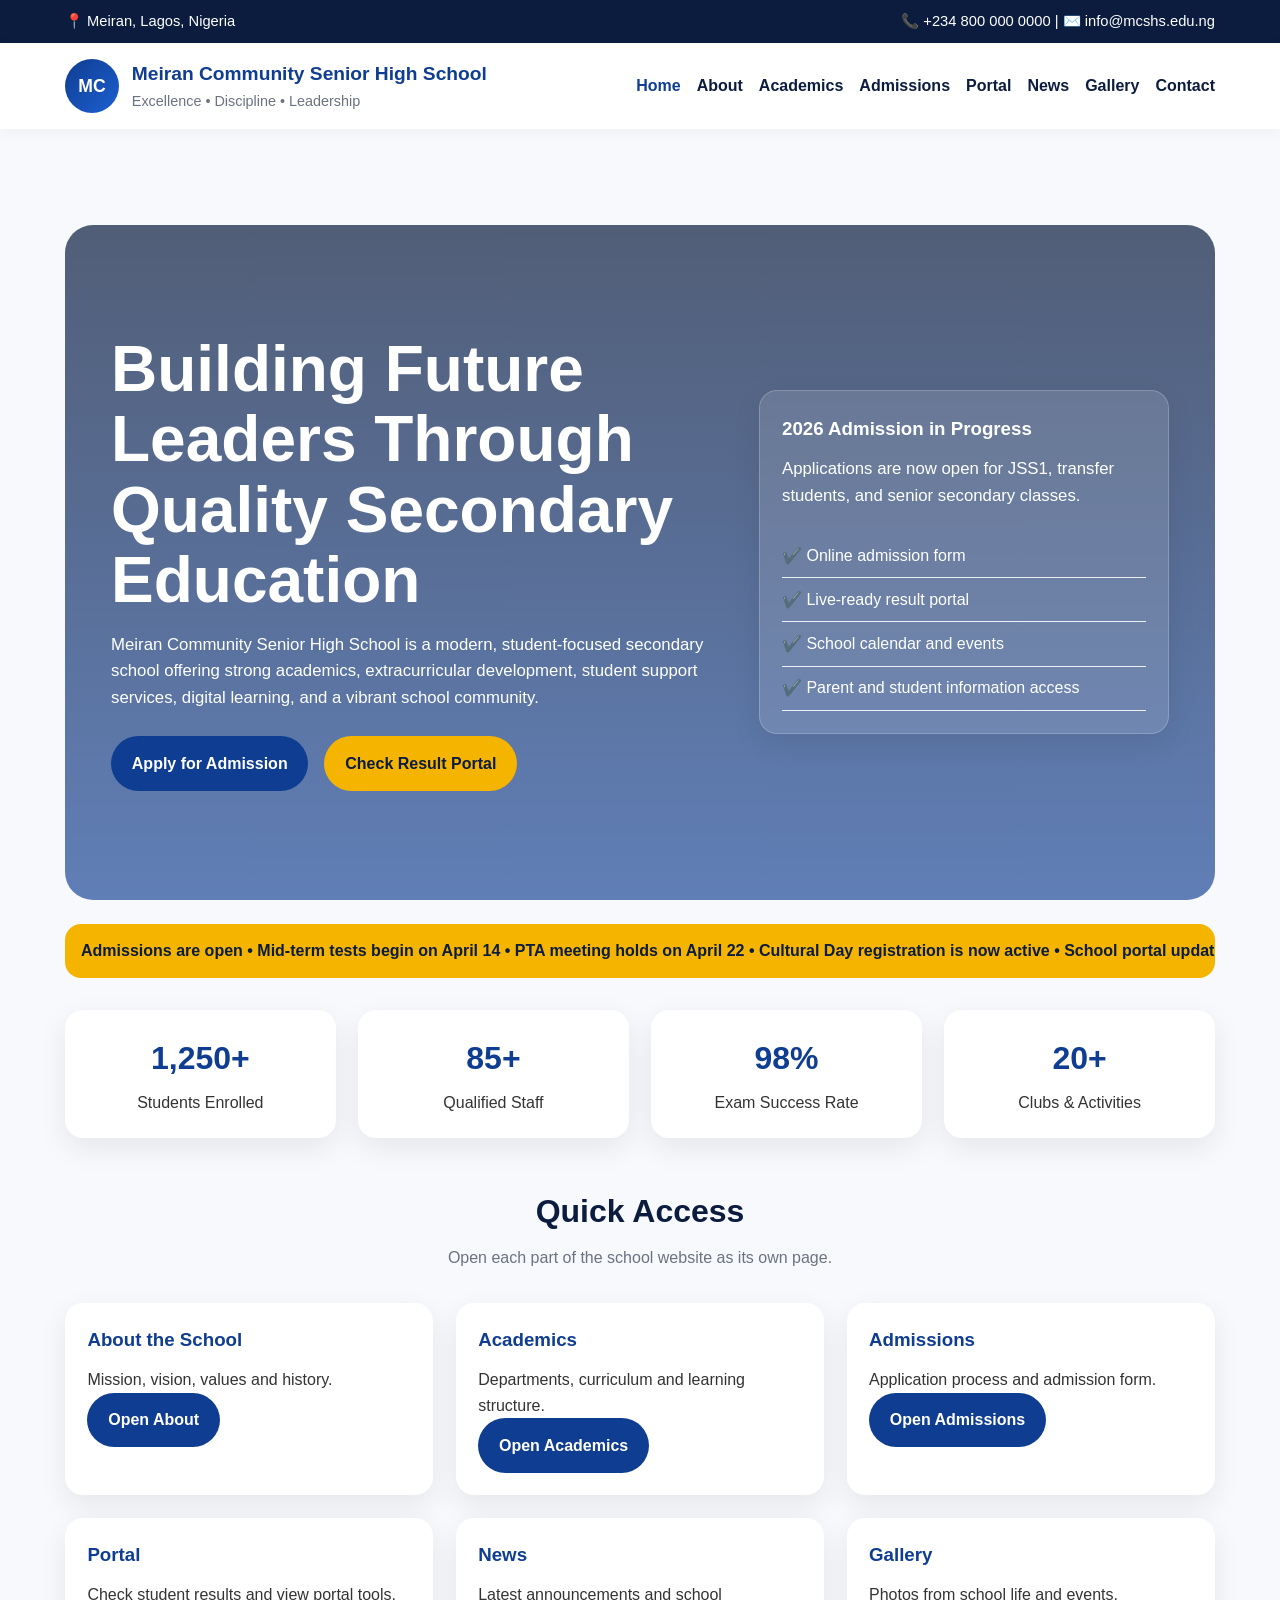
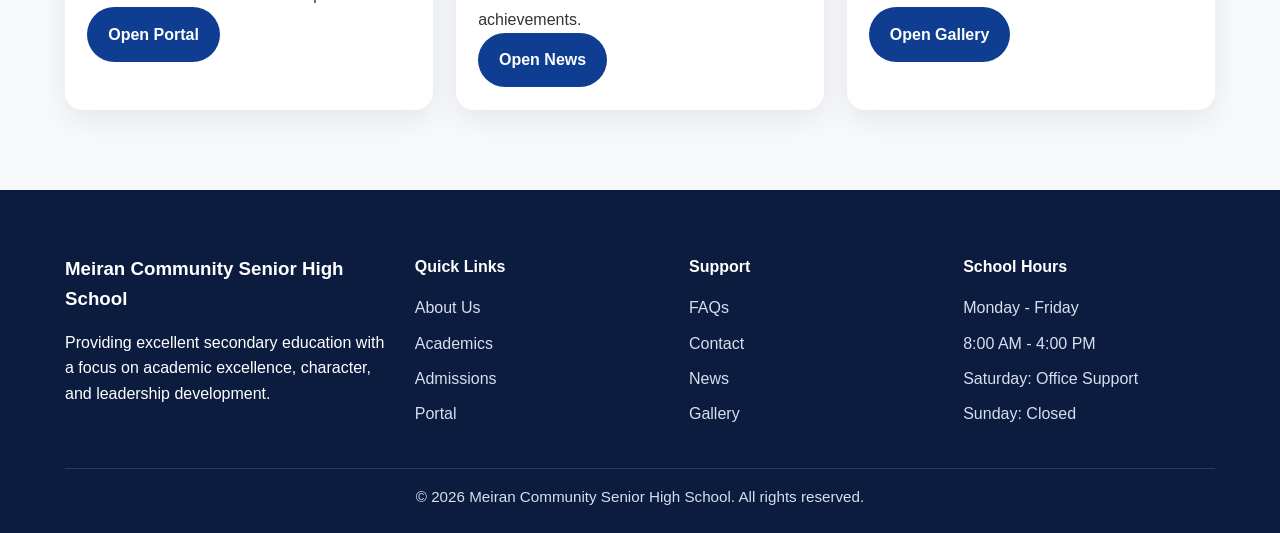
==== index.html @ 5fe3e9ba "Add homepage for school website" ====
<!DOCTYPE html><html lang="en"><head><meta charset="UTF-8"><meta name="viewport" content="width=device-width, initial-scale=1.0"><title>MCSHS | Home</title><link rel="stylesheet" href="styles.css"></head><body><div class="topbar"><div class="container topbar-content"><span>📍 Meiran, Lagos, Nigeria</span><span>📞 +234 800 000 0000 | ✉️ info@mcshs.edu.ng</span></div></div><header><div class="container navbar"><a class="brand" href="index.html"><div class="logo">MC</div><div class="brand-text"><h1>Meiran Community Senior High School</h1><p>Excellence • Discipline • Leadership</p></div></a><button class="menu-toggle" id="menuToggle">☰</button><nav><ul class="nav-links" id="navLinks"><li><a href="index.html" class="active">Home</a></li><li><a href="about.html">About</a></li><li><a href="academics.html">Academics</a></li><li><a href="admissions.html">Admissions</a></li><li><a href="portal.html">Portal</a></li><li><a href="news.html">News</a></li><li><a href="gallery.html">Gallery</a></li><li><a href="contact.html">Contact</a></li></ul></nav></div></header><main><div class="container"><section class="hero"><div class="container hero-grid"><div><h2>Building Future Leaders Through Quality Secondary Education</h2><p>Meiran Community Senior High School is a modern, student-focused secondary school offering strong academics, extracurricular development, student support services, digital learning, and a vibrant school community.</p><div class="hero-actions"><a class="btn btn-primary" href="admissions.html">Apply for Admission</a><a class="btn btn-secondary" href="portal.html">Check Result Portal</a></div></div><div class="hero-card"><h3>2026 Admission in Progress</h3><p>Applications are now open for JSS1, transfer students, and senior secondary classes.</p><ul class="list"><li>✔️ Online admission form</li><li>✔️ Live-ready result portal</li><li>✔️ School calendar and events</li><li>✔️ Parent and student information access</li></ul></div></div></section><div class="announcement-bar">Admissions are open • Mid-term tests begin on April 14 • PTA meeting holds on April 22 • Cultural Day registration is now active • School portal updated for second term results</div><div class="stats-grid"><div class="card stat-card"><h3>1,250+</h3><p>Students Enrolled</p></div><div class="card stat-card"><h3>85+</h3><p>Qualified Staff</p></div><div class="card stat-card"><h3>98%</h3><p>Exam Success Rate</p></div><div class="card stat-card"><h3>20+</h3><p>Clubs & Activities</p></div></div><div class="section-title" style="margin-top:3rem;"><h2>Quick Access</h2><p>Open each part of the school website as its own page.</p></div><div class="quick-grid"><div class="card quick-card"><h3>About the School</h3><p>Mission, vision, values and history.</p><a class="btn btn-primary" href="about.html">Open About</a></div><div class="card quick-card"><h3>Academics</h3><p>Departments, curriculum and learning structure.</p><a class="btn btn-primary" href="academics.html">Open Academics</a></div><div class="card quick-card"><h3>Admissions</h3><p>Application process and admission form.</p><a class="btn btn-primary" href="admissions.html">Open Admissions</a></div><div class="card quick-card"><h3>Portal</h3><p>Check student results and view portal tools.</p><a class="btn btn-primary" href="portal.html">Open Portal</a></div><div class="card quick-card"><h3>News</h3><p>Latest announcements and school achievements.</p><a class="btn btn-primary" href="news.html">Open News</a></div><div class="card quick-card"><h3>Gallery</h3><p>Photos from school life and events.</p><a class="btn btn-primary" href="gallery.html">Open Gallery</a></div></div></div></main><footer><div class="container"><div class="footer-grid"><div><h3>Meiran Community Senior High School</h3><p>Providing excellent secondary education with a focus on academic excellence, character, and leadership development.</p></div><div><h4>Quick Links</h4><ul><li><a href="about.html">About Us</a></li><li><a href="academics.html">Academics</a></li><li><a href="admissions.html">Admissions</a></li><li><a href="portal.html">Portal</a></li></ul></div><div><h4>Support</h4><ul><li><a href="contact.html">FAQs</a></li><li><a href="contact.html">Contact</a></li><li><a href="news.html">News</a></li><li><a href="gallery.html">Gallery</a></li></ul></div><div><h4>School Hours</h4><ul><li>Monday - Friday</li><li>8:00 AM - 4:00 PM</li><li>Saturday: Office Support</li><li>Sunday: Closed</li></ul></div></div><div class="copyright">© 2026 Meiran Community Senior High School. All rights reserved.</div></div></footer><script src="script.js"></script></body></html>
---- styles.css ----
:root {
  --primary: #0f3d91;
  --secondary: #f4b400;
  --dark: #0b1c3f;
  --light: #f7f9fc;
  --white: #ffffff;
  --text: #333333;
  --muted: #6b7280;
  --success: #0f9d58;
  --danger: #d93025;
  --warning: #b26a00;
  --info: #2563eb;
  --shadow: 0 10px 30px rgba(0, 0, 0, 0.08);
  --radius: 18px;
}
* { margin: 0; padding: 0; box-sizing: border-box; }
body { font-family: Arial, Helvetica, sans-serif; color: var(--text); background: var(--light); line-height: 1.6; }
a { text-decoration: none; color: inherit; }
img { max-width: 100%; display: block; }
.container { width: min(1150px, 92%); margin: auto; }
.topbar { background: var(--dark); color: var(--white); font-size: 0.92rem; }
.topbar-content { display: flex; justify-content: space-between; align-items: center; gap: 1rem; padding: 0.6rem 0; flex-wrap: wrap; }
header { position: sticky; top: 0; z-index: 1000; background: rgba(255, 255, 255, 0.97); backdrop-filter: blur(10px); box-shadow: 0 2px 16px rgba(0, 0, 0, 0.05); }
.navbar { display: flex; justify-content: space-between; align-items: center; padding: 1rem 0; gap: 1rem; }
.brand { display: flex; align-items: center; gap: 0.8rem; }
.logo { width: 54px; height: 54px; border-radius: 50%; background: linear-gradient(135deg, var(--primary), #1d5fd1); color: var(--white); display: grid; place-items: center; font-weight: 700; font-size: 1.1rem; }
.brand-text h1 { font-size: 1.2rem; color: var(--primary); }
.brand-text p { color: var(--muted); font-size: 0.9rem; }
.nav-links { display: flex; gap: 1rem; align-items: center; list-style: none; }
.nav-links a { font-weight: 600; color: var(--dark); transition: 0.3s; padding: 0.3rem 0; }
.nav-links a:hover, .nav-links a.active { color: var(--primary); }
.menu-toggle { display: none; font-size: 1.6rem; background: none; border: none; cursor: pointer; color: var(--primary); }
.btn { display: inline-block; padding: 0.9rem 1.3rem; border-radius: 999px; font-weight: 700; border: none; cursor: pointer; transition: 0.3s ease; }
.btn-primary { background: var(--primary); color: var(--white); }
.btn-primary:hover { transform: translateY(-2px); opacity: 0.95; }
.btn-secondary { background: var(--secondary); color: var(--dark); }
.hero { background: linear-gradient(rgba(11, 28, 63, 0.7), rgba(15, 61, 145, 0.65)), url('https://images.unsplash.com/photo-1509062522246-3755977927d7?auto=format&fit=crop&w=1400&q=80') center/cover no-repeat; color: var(--white); border-radius: 28px; overflow: hidden; min-height: 75vh; display: flex; align-items: center; margin: 3rem 0 0; }
.hero-grid { display: grid; grid-template-columns: 1.2fr 0.8fr; gap: 2rem; align-items: center; padding: 5rem 0; }
.hero h2 { font-size: clamp(2rem, 5vw, 4rem); line-height: 1.1; margin-bottom: 1rem; }
.hero p { font-size: 1.05rem; max-width: 650px; margin-bottom: 1.5rem; }
.hero-actions { display: flex; gap: 1rem; flex-wrap: wrap; }
.hero-card, .card { background: var(--white); border-radius: var(--radius); padding: 1.4rem; box-shadow: var(--shadow); }
.hero-card { background: rgba(255,255,255,0.12); color: var(--white); border: 1px solid rgba(255,255,255,0.2); }
.hero-card h3 { margin-bottom: 0.8rem; }
main { min-height: calc(100vh - 210px); padding: 3rem 0 5rem; }
.page-header { background: linear-gradient(135deg, var(--primary), #1d5fd1); color: var(--white); border-radius: 24px; padding: 2.2rem; margin-bottom: 2rem; }
.page-header h2 { font-size: 2rem; margin-bottom: 0.5rem; }
.section-title { text-align: center; margin-bottom: 2rem; }
.section-title.left { text-align: left; }
.section-title h2 { font-size: 2rem; color: var(--dark); margin-bottom: 0.5rem; }
.section-title p { color: var(--muted); max-width: 700px; margin: auto; }
.section-title.left p { margin: 0; }
.stats-grid, .features-grid, .program-grid, .news-grid, .gallery-grid, .portal-grid, .footer-grid, .quick-grid, .about-grid, .contact-grid, .admission-grid, .results-grid { display: grid; gap: 1.4rem; }
.stats-grid { grid-template-columns: repeat(4, 1fr); margin-top: 2rem; }
.features-grid { grid-template-columns: repeat(4, 1fr); }
.program-grid, .news-grid, .gallery-grid, .portal-grid, .quick-grid { grid-template-columns: repeat(3, 1fr); }
.about-grid, .contact-grid, .admission-grid, .results-grid { grid-template-columns: 1fr 1fr; gap: 2rem; align-items: start; }
.stat-card { text-align: center; }
.stat-card h3 { font-size: 2rem; color: var(--primary); margin-bottom: 0.4rem; }
.feature-card h3, .news-card h3, .portal-card h3, .quick-card h3 { margin-bottom: 0.75rem; color: var(--primary); }
.feature-icon { width: 54px; height: 54px; border-radius: 14px; background: rgba(15, 61, 145, 0.1); color: var(--primary); display: grid; place-items: center; font-size: 1.4rem; margin-bottom: 1rem; font-weight: 700; }
.list { list-style: none; margin-top: 1rem; }
.list li { padding: 0.55rem 0; border-bottom: 1px solid #eceff5; }
.announcement-bar { background: var(--secondary); color: var(--dark); font-weight: 700; padding: 0.9rem 1rem; overflow: hidden; white-space: nowrap; border-radius: 16px; margin-top: 1.5rem; }
form { display: grid; gap: 1rem; }
input, select, textarea { width: 100%; padding: 0.95rem 1rem; border-radius: 12px; border: 1px solid #dbe2ef; outline: none; font: inherit; background: #fff; }
textarea { min-height: 130px; resize: vertical; }
.form-message { font-weight: 700; margin-top: 0.5rem; min-height: 1.5em; }
.success { color: var(--success); } .danger { color: var(--danger); } .warning { color: var(--warning); } .info { color: var(--info); }
.tabs { display: flex; gap: 0.7rem; margin-bottom: 1rem; flex-wrap: wrap; }
.tab-btn, .filter-btn { padding: 0.7rem 1rem; border: none; border-radius: 999px; background: #e8eefb; cursor: pointer; font-weight: 700; color: var(--primary); }
.tab-btn.active, .filter-btn.active { background: var(--primary); color: var(--white); }
.tab-panel { display: none; } .tab-panel.active { display: block; }
.gallery-filter { display: flex; justify-content: center; gap: 0.8rem; flex-wrap: wrap; margin-bottom: 1.5rem; }
.gallery-item { overflow: hidden; border-radius: var(--radius); background: var(--white); box-shadow: var(--shadow); }
.gallery-item img, .about-image { width: 100%; height: 240px; object-fit: cover; border-radius: 0; box-shadow: none; }
.about-image { height: auto; border-radius: var(--radius); box-shadow: var(--shadow); }
.gallery-item .caption { padding: 1rem; font-weight: 700; color: var(--dark); }
.faq-item { background: var(--white); border-radius: 16px; box-shadow: var(--shadow); margin-bottom: 1rem; overflow: hidden; }
.faq-question { width: 100%; border: none; background: transparent; text-align: left; padding: 1.15rem 1.2rem; font-weight: 700; cursor: pointer; color: var(--dark); }
.faq-answer { display: none; padding: 0 1.2rem 1.1rem; color: var(--muted); }
.faq-item.active .faq-answer { display: block; }
.portal-status { margin-top: 0.8rem; padding: 0.85rem 1rem; border-radius: 12px; background: #eef4ff; color: var(--primary); font-size: 0.95rem; }
.code-block { margin-top: 1rem; background: #0f172a; color: #e2e8f0; padding: 1rem; border-radius: 14px; overflow-x: auto; font-size: 0.92rem; white-space: pre-wrap; }
footer { background: var(--dark); color: var(--white); padding: 4rem 0 1.5rem; }
.footer-grid { grid-template-columns: 1.3fr 1fr 1fr 1fr; margin-bottom: 2rem; }
.footer-grid h3, .footer-grid h4 { margin-bottom: 1rem; }
.footer-grid ul { list-style: none; }
.footer-grid li { margin-bottom: 0.6rem; color: #d7def0; }
.copyright { border-top: 1px solid rgba(255, 255, 255, 0.12); padding-top: 1rem; text-align: center; color: #d7def0; font-size: 0.95rem; }
@media (max-width: 980px) { .hero-grid, .about-grid, .contact-grid, .admission-grid, .results-grid, .footer-grid { grid-template-columns: 1fr; } .stats-grid, .features-grid, .program-grid, .news-grid, .gallery-grid, .portal-grid, .quick-grid { grid-template-columns: repeat(2, 1fr); } .nav-links { position: absolute; top: 100%; left: 0; right: 0; background: var(--white); flex-direction: column; align-items: flex-start; padding: 1rem 4%; box-shadow: var(--shadow); display: none; } .nav-links.show { display: flex; } .menu-toggle { display: block; } }
@media (max-width: 640px) { .stats-grid, .features-grid, .program-grid, .news-grid, .gallery-grid, .portal-grid, .quick-grid { grid-template-columns: 1fr; } .hero-actions { flex-direction: column; } }
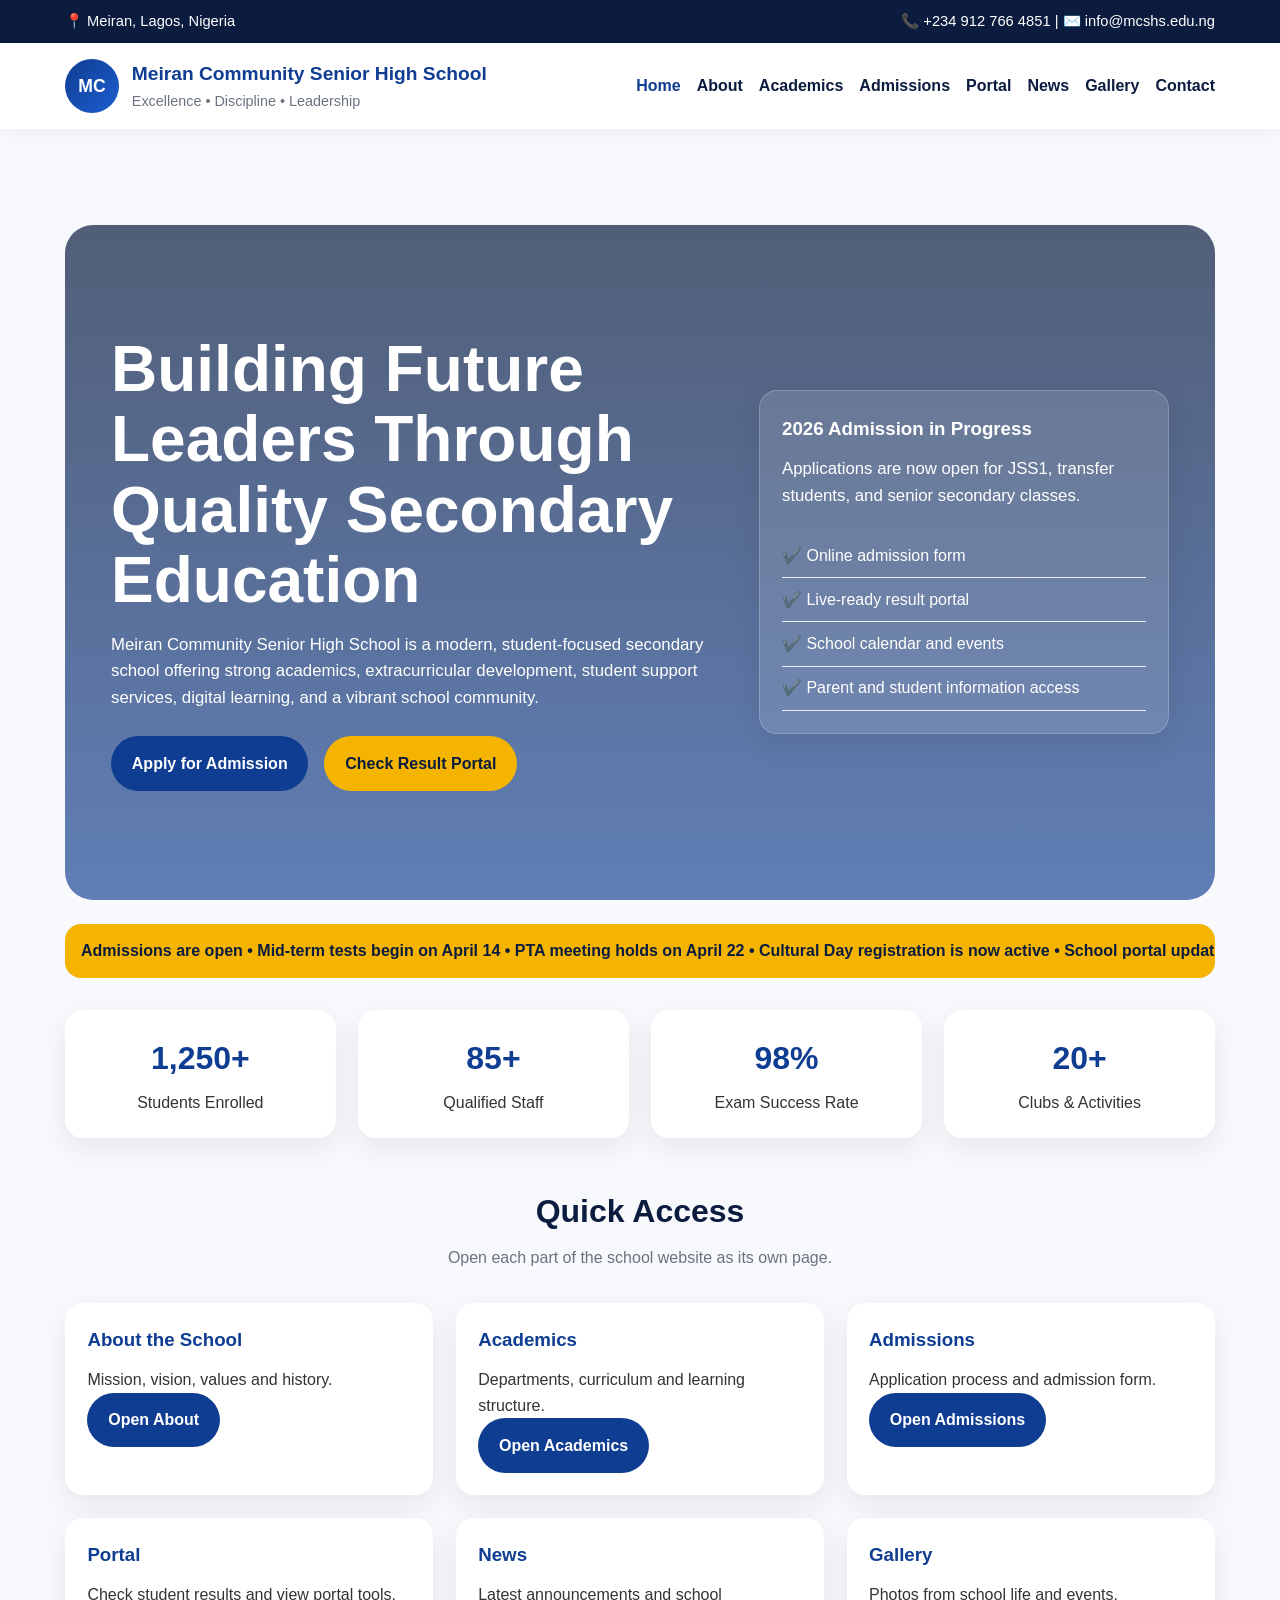
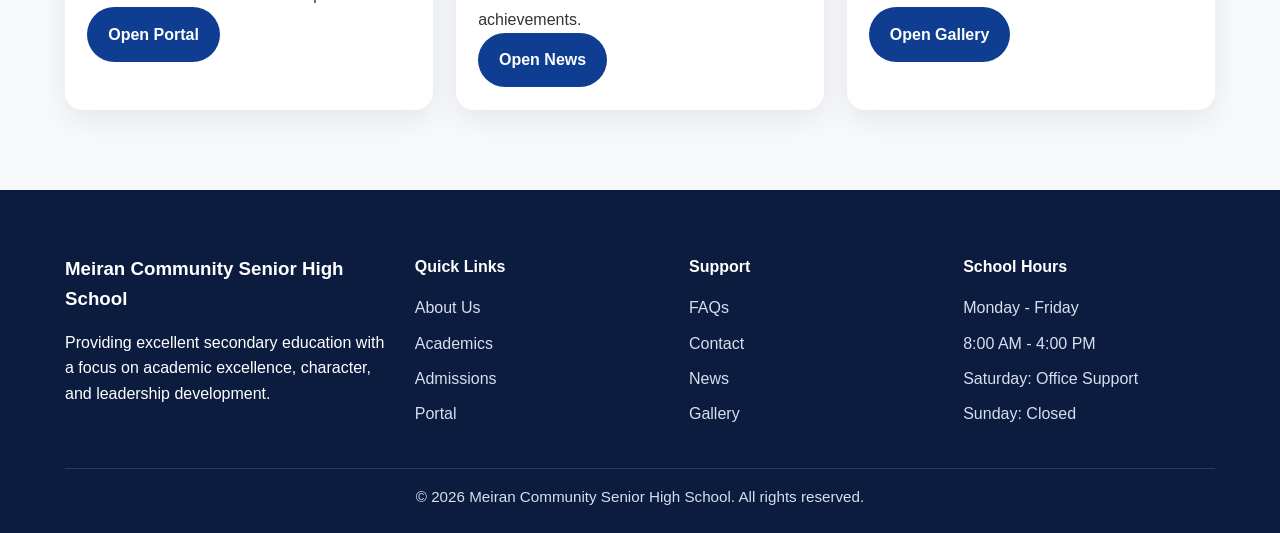
==== commit 96c6be6d: "Update index.html" ====
--- a/index.html
+++ b/index.html
@@ -1 +1 @@
-<!DOCTYPE html><html lang="en"><head><meta charset="UTF-8"><meta name="viewport" content="width=device-width, initial-scale=1.0"><title>MCSHS | Home</title><link rel="stylesheet" href="styles.css"></head><body><div class="topbar"><div class="container topbar-content"><span>📍 Meiran, Lagos, Nigeria</span><span>📞 +234 800 000 0000 | ✉️ info@mcshs.edu.ng</span></div></div><header><div class="container navbar"><a class="brand" href="index.html"><div class="logo">MC</div><div class="brand-text"><h1>Meiran Community Senior High School</h1><p>Excellence • Discipline • Leadership</p></div></a><button class="menu-toggle" id="menuToggle">☰</button><nav><ul class="nav-links" id="navLinks"><li><a href="index.html" class="active">Home</a></li><li><a href="about.html">About</a></li><li><a href="academics.html">Academics</a></li><li><a href="admissions.html">Admissions</a></li><li><a href="portal.html">Portal</a></li><li><a href="news.html">News</a></li><li><a href="gallery.html">Gallery</a></li><li><a href="contact.html">Contact</a></li></ul></nav></div></header><main><div class="container"><section class="hero"><div class="container hero-grid"><div><h2>Building Future Leaders Through Quality Secondary Education</h2><p>Meiran Community Senior High School is a modern, student-focused secondary school offering strong academics, extracurricular development, student support services, digital learning, and a vibrant school community.</p><div class="hero-actions"><a class="btn btn-primary" href="admissions.html">Apply for Admission</a><a class="btn btn-secondary" href="portal.html">Check Result Portal</a></div></div><div class="hero-card"><h3>2026 Admission in Progress</h3><p>Applications are now open for JSS1, transfer students, and senior secondary classes.</p><ul class="list"><li>✔️ Online admission form</li><li>✔️ Live-ready result portal</li><li>✔️ School calendar and events</li><li>✔️ Parent and student information access</li></ul></div></div></section><div class="announcement-bar">Admissions are open • Mid-term tests begin on April 14 • PTA meeting holds on April 22 • Cultural Day registration is now active • School portal updated for second term results</div><div class="stats-grid"><div class="card stat-card"><h3>1,250+</h3><p>Students Enrolled</p></div><div class="card stat-card"><h3>85+</h3><p>Qualified Staff</p></div><div class="card stat-card"><h3>98%</h3><p>Exam Success Rate</p></div><div class="card stat-card"><h3>20+</h3><p>Clubs & Activities</p></div></div><div class="section-title" style="margin-top:3rem;"><h2>Quick Access</h2><p>Open each part of the school website as its own page.</p></div><div class="quick-grid"><div class="card quick-card"><h3>About the School</h3><p>Mission, vision, values and history.</p><a class="btn btn-primary" href="about.html">Open About</a></div><div class="card quick-card"><h3>Academics</h3><p>Departments, curriculum and learning structure.</p><a class="btn btn-primary" href="academics.html">Open Academics</a></div><div class="card quick-card"><h3>Admissions</h3><p>Application process and admission form.</p><a class="btn btn-primary" href="admissions.html">Open Admissions</a></div><div class="card quick-card"><h3>Portal</h3><p>Check student results and view portal tools.</p><a class="btn btn-primary" href="portal.html">Open Portal</a></div><div class="card quick-card"><h3>News</h3><p>Latest announcements and school achievements.</p><a class="btn btn-primary" href="news.html">Open News</a></div><div class="card quick-card"><h3>Gallery</h3><p>Photos from school life and events.</p><a class="btn btn-primary" href="gallery.html">Open Gallery</a></div></div></div></main><footer><div class="container"><div class="footer-grid"><div><h3>Meiran Community Senior High School</h3><p>Providing excellent secondary education with a focus on academic excellence, character, and leadership development.</p></div><div><h4>Quick Links</h4><ul><li><a href="about.html">About Us</a></li><li><a href="academics.html">Academics</a></li><li><a href="admissions.html">Admissions</a></li><li><a href="portal.html">Portal</a></li></ul></div><div><h4>Support</h4><ul><li><a href="contact.html">FAQs</a></li><li><a href="contact.html">Contact</a></li><li><a href="news.html">News</a></li><li><a href="gallery.html">Gallery</a></li></ul></div><div><h4>School Hours</h4><ul><li>Monday - Friday</li><li>8:00 AM - 4:00 PM</li><li>Saturday: Office Support</li><li>Sunday: Closed</li></ul></div></div><div class="copyright">© 2026 Meiran Community Senior High School. All rights reserved.</div></div></footer><script src="script.js"></script></body></html>+<!DOCTYPE html><html lang="en"><head><meta charset="UTF-8"><meta name="viewport" content="width=device-width, initial-scale=1.0"><title>MCSHS | Home</title><link rel="icon" type="image/svg+xml" href="favicon.svg"><link rel="stylesheet" href="styles.css"></head><body><div class="topbar"><div class="container topbar-content"><span>📍 Meiran, Lagos, Nigeria</span><span>📞 +234 912 766 4851 | ✉️ info@mcshs.edu.ng</span></div></div><header><div class="container navbar"><a class="brand" href="index.html"><div class="logo">MC</div><div class="brand-text"><h1>Meiran Community Senior High School</h1><p>Excellence • Discipline • Leadership</p></div></a><button class="menu-toggle" id="menuToggle">☰</button><nav><ul class="nav-links" id="navLinks"><li><a href="index.html" class="active">Home</a></li><li><a href="about.html">About</a></li><li><a href="academics.html">Academics</a></li><li><a href="admissions.html">Admissions</a></li><li><a href="portal.html">Portal</a></li><li><a href="news.html">News</a></li><li><a href="gallery.html">Gallery</a></li><li><a href="contact.html">Contact</a></li></ul></nav></div></header><main><div class="container"><section class="hero"><div class="container hero-grid"><div><h2>Building Future Leaders Through Quality Secondary Education</h2><p>Meiran Community Senior High School is a modern, student-focused secondary school offering strong academics, extracurricular development, student support services, digital learning, and a vibrant school community.</p><div class="hero-actions"><a class="btn btn-primary" href="admissions.html">Apply for Admission</a><a class="btn btn-secondary" href="portal.html">Check Result Portal</a></div></div><div class="hero-card"><h3>2026 Admission in Progress</h3><p>Applications are now open for JSS1, transfer students, and senior secondary classes.</p><ul class="list"><li>✔️ Online admission form</li><li>✔️ Live-ready result portal</li><li>✔️ School calendar and events</li><li>✔️ Parent and student information access</li></ul></div></div></section><div class="announcement-bar">Admissions are open • Mid-term tests begin on April 14 • PTA meeting holds on April 22 • Cultural Day registration is now active • School portal updated for second term results</div><div class="stats-grid"><div class="card stat-card"><h3>1,250+</h3><p>Students Enrolled</p></div><div class="card stat-card"><h3>85+</h3><p>Qualified Staff</p></div><div class="card stat-card"><h3>98%</h3><p>Exam Success Rate</p></div><div class="card stat-card"><h3>20+</h3><p>Clubs & Activities</p></div></div><div class="section-title" style="margin-top:3rem;"><h2>Quick Access</h2><p>Open each part of the school website as its own page.</p></div><div class="quick-grid"><div class="card quick-card"><h3>About the School</h3><p>Mission, vision, values and history.</p><a class="btn btn-primary" href="about.html">Open About</a></div><div class="card quick-card"><h3>Academics</h3><p>Departments, curriculum and learning structure.</p><a class="btn btn-primary" href="academics.html">Open Academics</a></div><div class="card quick-card"><h3>Admissions</h3><p>Application process and admission form.</p><a class="btn btn-primary" href="admissions.html">Open Admissions</a></div><div class="card quick-card"><h3>Portal</h3><p>Check student results and view portal tools.</p><a class="btn btn-primary" href="portal.html">Open Portal</a></div><div class="card quick-card"><h3>News</h3><p>Latest announcements and school achievements.</p><a class="btn btn-primary" href="news.html">Open News</a></div><div class="card quick-card"><h3>Gallery</h3><p>Photos from school life and events.</p><a class="btn btn-primary" href="gallery.html">Open Gallery</a></div></div></div></main><footer><div class="container"><div class="footer-grid"><div><h3>Meiran Community Senior High School</h3><p>Providing excellent secondary education with a focus on academic excellence, character, and leadership development.</p></div><div><h4>Quick Links</h4><ul><li><a href="about.html">About Us</a></li><li><a href="academics.html">Academics</a></li><li><a href="admissions.html">Admissions</a></li><li><a href="portal.html">Portal</a></li></ul></div><div><h4>Support</h4><ul><li><a href="contact.html">FAQs</a></li><li><a href="contact.html">Contact</a></li><li><a href="news.html">News</a></li><li><a href="gallery.html">Gallery</a></li></ul></div><div><h4>School Hours</h4><ul><li>Monday - Friday</li><li>8:00 AM - 4:00 PM</li><li>Saturday: Office Support</li><li>Sunday: Closed</li></ul></div></div><div class="copyright">© 2026 Meiran Community Senior High School. All rights reserved.</div></div></footer><script src="script.js"></script></body></html>
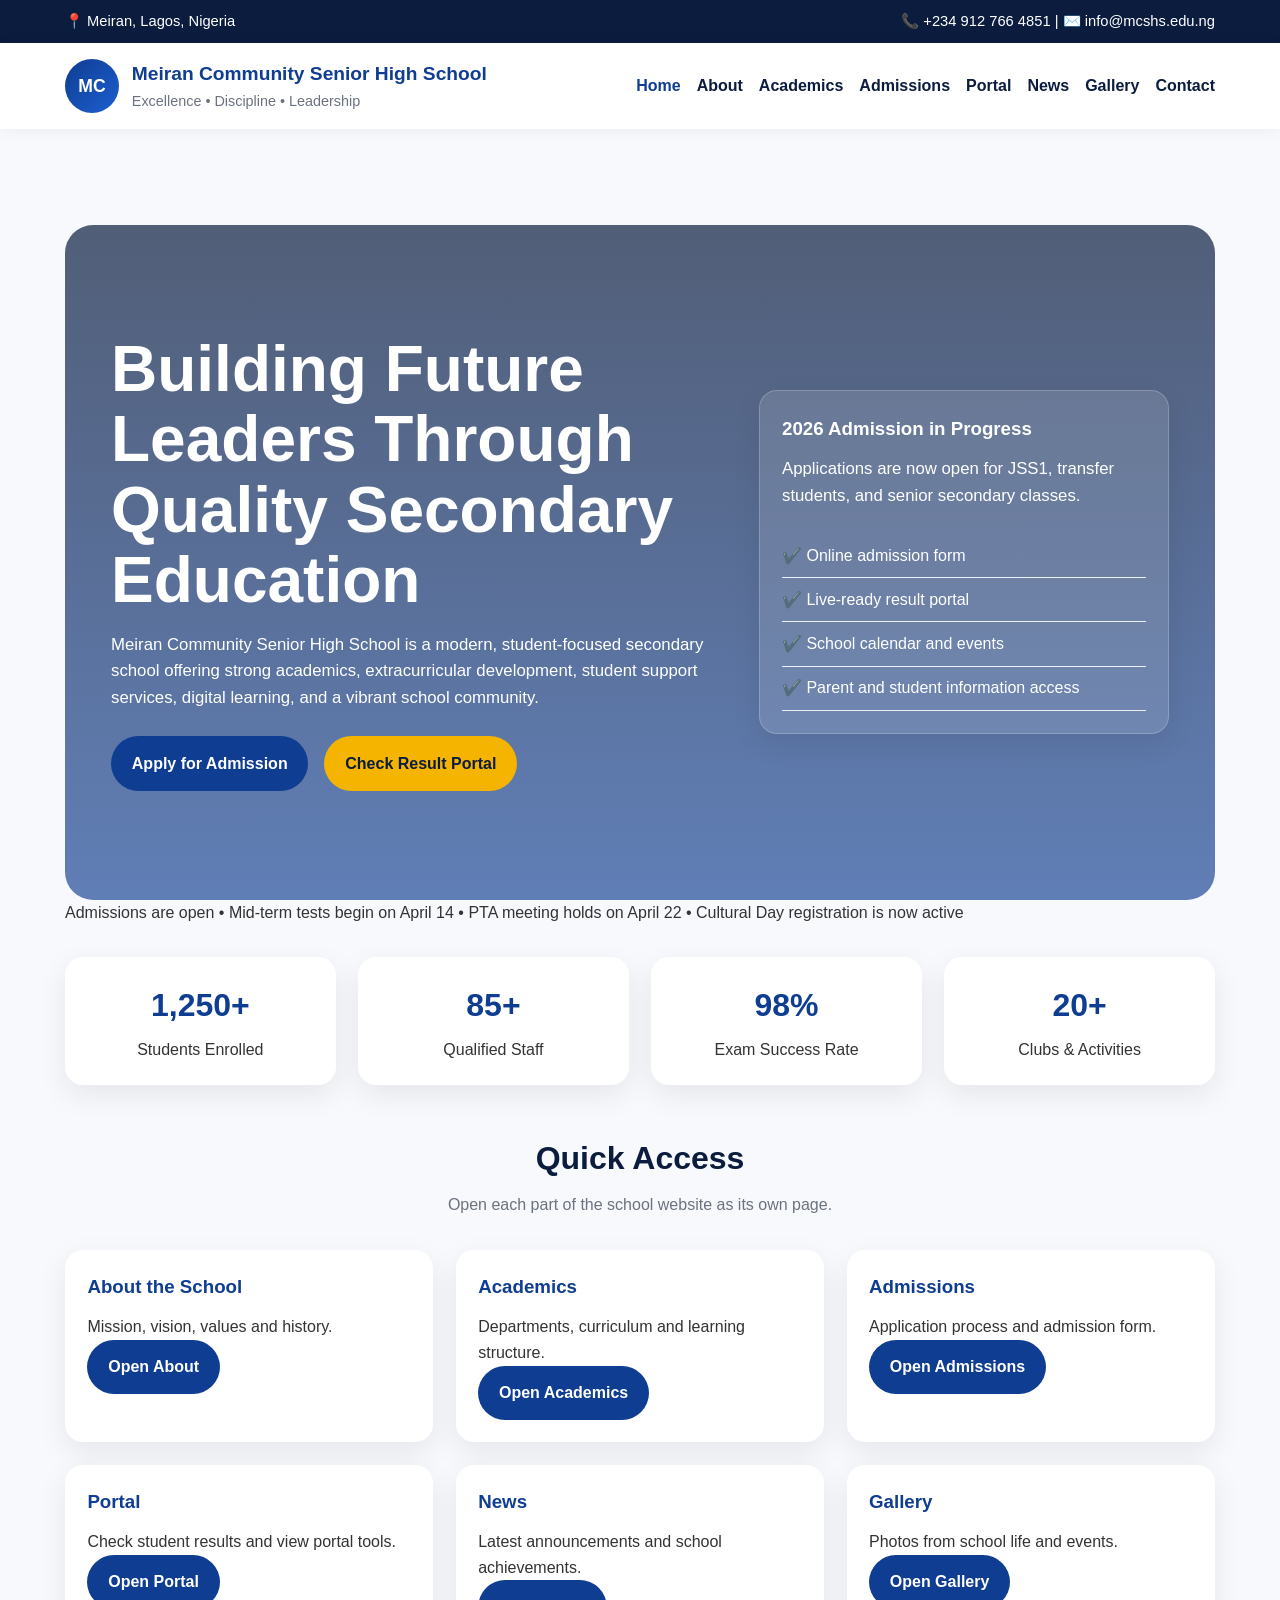
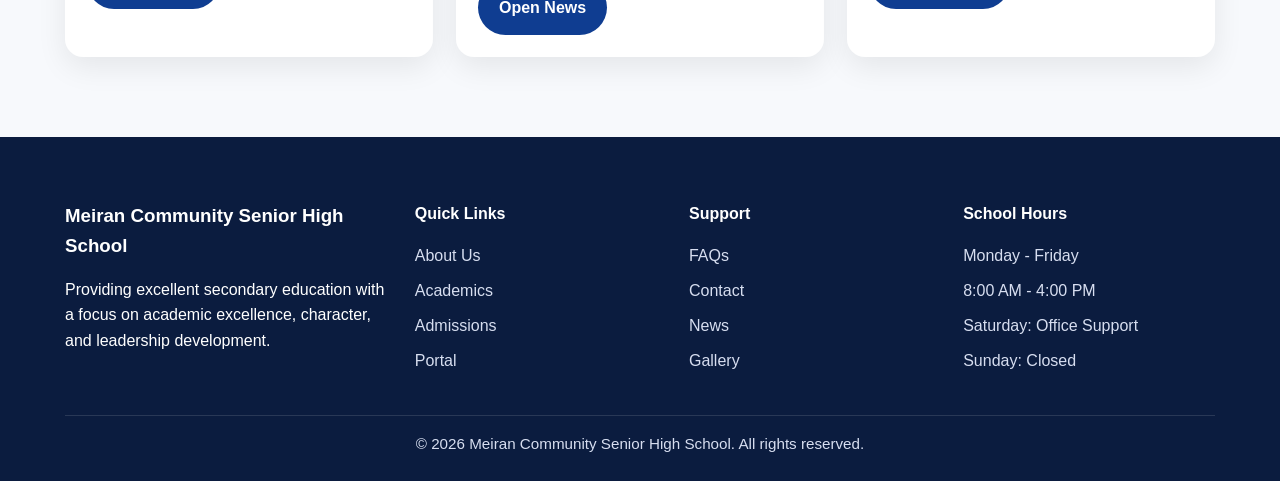
==== commit c2a0bfee: "Update index.html" ====
--- a/index.html
+++ b/index.html
@@ -1 +1,5 @@
-<!DOCTYPE html><html lang="en"><head><meta charset="UTF-8"><meta name="viewport" content="width=device-width, initial-scale=1.0"><title>MCSHS | Home</title><link rel="icon" type="image/svg+xml" href="favicon.svg"><link rel="stylesheet" href="styles.css"></head><body><div class="topbar"><div class="container topbar-content"><span>📍 Meiran, Lagos, Nigeria</span><span>📞 +234 912 766 4851 | ✉️ info@mcshs.edu.ng</span></div></div><header><div class="container navbar"><a class="brand" href="index.html"><div class="logo">MC</div><div class="brand-text"><h1>Meiran Community Senior High School</h1><p>Excellence • Discipline • Leadership</p></div></a><button class="menu-toggle" id="menuToggle">☰</button><nav><ul class="nav-links" id="navLinks"><li><a href="index.html" class="active">Home</a></li><li><a href="about.html">About</a></li><li><a href="academics.html">Academics</a></li><li><a href="admissions.html">Admissions</a></li><li><a href="portal.html">Portal</a></li><li><a href="news.html">News</a></li><li><a href="gallery.html">Gallery</a></li><li><a href="contact.html">Contact</a></li></ul></nav></div></header><main><div class="container"><section class="hero"><div class="container hero-grid"><div><h2>Building Future Leaders Through Quality Secondary Education</h2><p>Meiran Community Senior High School is a modern, student-focused secondary school offering strong academics, extracurricular development, student support services, digital learning, and a vibrant school community.</p><div class="hero-actions"><a class="btn btn-primary" href="admissions.html">Apply for Admission</a><a class="btn btn-secondary" href="portal.html">Check Result Portal</a></div></div><div class="hero-card"><h3>2026 Admission in Progress</h3><p>Applications are now open for JSS1, transfer students, and senior secondary classes.</p><ul class="list"><li>✔️ Online admission form</li><li>✔️ Live-ready result portal</li><li>✔️ School calendar and events</li><li>✔️ Parent and student information access</li></ul></div></div></section><div class="announcement-bar">Admissions are open • Mid-term tests begin on April 14 • PTA meeting holds on April 22 • Cultural Day registration is now active • School portal updated for second term results</div><div class="stats-grid"><div class="card stat-card"><h3>1,250+</h3><p>Students Enrolled</p></div><div class="card stat-card"><h3>85+</h3><p>Qualified Staff</p></div><div class="card stat-card"><h3>98%</h3><p>Exam Success Rate</p></div><div class="card stat-card"><h3>20+</h3><p>Clubs & Activities</p></div></div><div class="section-title" style="margin-top:3rem;"><h2>Quick Access</h2><p>Open each part of the school website as its own page.</p></div><div class="quick-grid"><div class="card quick-card"><h3>About the School</h3><p>Mission, vision, values and history.</p><a class="btn btn-primary" href="about.html">Open About</a></div><div class="card quick-card"><h3>Academics</h3><p>Departments, curriculum and learning structure.</p><a class="btn btn-primary" href="academics.html">Open Academics</a></div><div class="card quick-card"><h3>Admissions</h3><p>Application process and admission form.</p><a class="btn btn-primary" href="admissions.html">Open Admissions</a></div><div class="card quick-card"><h3>Portal</h3><p>Check student results and view portal tools.</p><a class="btn btn-primary" href="portal.html">Open Portal</a></div><div class="card quick-card"><h3>News</h3><p>Latest announcements and school achievements.</p><a class="btn btn-primary" href="news.html">Open News</a></div><div class="card quick-card"><h3>Gallery</h3><p>Photos from school life and events.</p><a class="btn btn-primary" href="gallery.html">Open Gallery</a></div></div></div></main><footer><div class="container"><div class="footer-grid"><div><h3>Meiran Community Senior High School</h3><p>Providing excellent secondary education with a focus on academic excellence, character, and leadership development.</p></div><div><h4>Quick Links</h4><ul><li><a href="about.html">About Us</a></li><li><a href="academics.html">Academics</a></li><li><a href="admissions.html">Admissions</a></li><li><a href="portal.html">Portal</a></li></ul></div><div><h4>Support</h4><ul><li><a href="contact.html">FAQs</a></li><li><a href="contact.html">Contact</a></li><li><a href="news.html">News</a></li><li><a href="gallery.html">Gallery</a></li></ul></div><div><h4>School Hours</h4><ul><li>Monday - Friday</li><li>8:00 AM - 4:00 PM</li><li>Saturday: Office Support</li><li>Sunday: Closed</li></ul></div></div><div class="copyright">© 2026 Meiran Community Senior High School. All rights reserved.</div></div></footer><script src="script.js"></script></body></html>
+<!DOCTYPE html><html lang="en"><head><meta charset="UTF-8"><meta name="viewport" content="width=device-width, initial-scale=1.0"><title>MCSHS | Home</title><link rel="icon" type="image/svg+xml" href="favicon.svg"><link rel="stylesheet" href="styles.css"></head><body><div class="topbar"><div class="container topbar-content"><span>📍 Meiran, Lagos, Nigeria</span><span>📞 +234 912 766 4851 | ✉️ info@mcshs.edu.ng</span></div></div><header><div class="container navbar"><a class="brand" href="index.html"><div class="logo">MC</div><div class="brand-text"><h1>Meiran Community Senior High School</h1><p>Excellence • Discipline • Leadership</p></div></a><button class="menu-toggle" id="menuToggle">☰</button><nav><ul class="nav-links" id="navLinks"><li><a href="index.html" class="active">Home</a></li><li><a href="about.html">About</a></li><li><a href="academics.html">Academics</a></li><li><a href="admissions.html">Admissions</a></li><li><a href="portal.html">Portal</a></li><li><a href="news.html">News</a></li><li><a href="gallery.html">Gallery</a></li><li><a href="contact.html">Contact</a></li></ul></nav></div></header><main><div class="container"><section class="hero"><div class="container hero-grid"><div><h2>Building Future Leaders Through Quality Secondary Education</h2><p>Meiran Community Senior High School is a modern, student-focused secondary school offering strong academics, extracurricular development, student support services, digital learning, and a vibrant school community.</p><div class="hero-actions"><a class="btn btn-primary" href="admissions.html">Apply for Admission</a><a class="btn btn-secondary" href="portal.html">Check Result Portal</a></div></div><div class="hero-card"><h3>2026 Admission in Progress</h3><p>Applications are now open for JSS1, transfer students, and senior secondary classes.</p><ul class="list"><li>✔️ Online admission form</li><li>✔️ Live-ready result portal</li><li>✔️ School calendar and events</li><li>✔️ Parent and student information access</li></ul></div></div></section><div class="marquee">
+  <div class="marquee-text">
+    Admissions are open • Mid-term tests begin on April 14 • PTA meeting holds on April 22 • Cultural Day registration is now active
+  </div>
+</div><div class="stats-grid"><div class="card stat-card"><h3>1,250+</h3><p>Students Enrolled</p></div><div class="card stat-card"><h3>85+</h3><p>Qualified Staff</p></div><div class="card stat-card"><h3>98%</h3><p>Exam Success Rate</p></div><div class="card stat-card"><h3>20+</h3><p>Clubs & Activities</p></div></div><div class="section-title" style="margin-top:3rem;"><h2>Quick Access</h2><p>Open each part of the school website as its own page.</p></div><div class="quick-grid"><div class="card quick-card"><h3>About the School</h3><p>Mission, vision, values and history.</p><a class="btn btn-primary" href="about.html">Open About</a></div><div class="card quick-card"><h3>Academics</h3><p>Departments, curriculum and learning structure.</p><a class="btn btn-primary" href="academics.html">Open Academics</a></div><div class="card quick-card"><h3>Admissions</h3><p>Application process and admission form.</p><a class="btn btn-primary" href="admissions.html">Open Admissions</a></div><div class="card quick-card"><h3>Portal</h3><p>Check student results and view portal tools.</p><a class="btn btn-primary" href="portal.html">Open Portal</a></div><div class="card quick-card"><h3>News</h3><p>Latest announcements and school achievements.</p><a class="btn btn-primary" href="news.html">Open News</a></div><div class="card quick-card"><h3>Gallery</h3><p>Photos from school life and events.</p><a class="btn btn-primary" href="gallery.html">Open Gallery</a></div></div></div></main><footer><div class="container"><div class="footer-grid"><div><h3>Meiran Community Senior High School</h3><p>Providing excellent secondary education with a focus on academic excellence, character, and leadership development.</p></div><div><h4>Quick Links</h4><ul><li><a href="about.html">About Us</a></li><li><a href="academics.html">Academics</a></li><li><a href="admissions.html">Admissions</a></li><li><a href="portal.html">Portal</a></li></ul></div><div><h4>Support</h4><ul><li><a href="contact.html">FAQs</a></li><li><a href="contact.html">Contact</a></li><li><a href="news.html">News</a></li><li><a href="gallery.html">Gallery</a></li></ul></div><div><h4>School Hours</h4><ul><li>Monday - Friday</li><li>8:00 AM - 4:00 PM</li><li>Saturday: Office Support</li><li>Sunday: Closed</li></ul></div></div><div class="copyright">© 2026 Meiran Community Senior High School. All rights reserved.</div></div></footer><script src="script.js"></script></body></html>
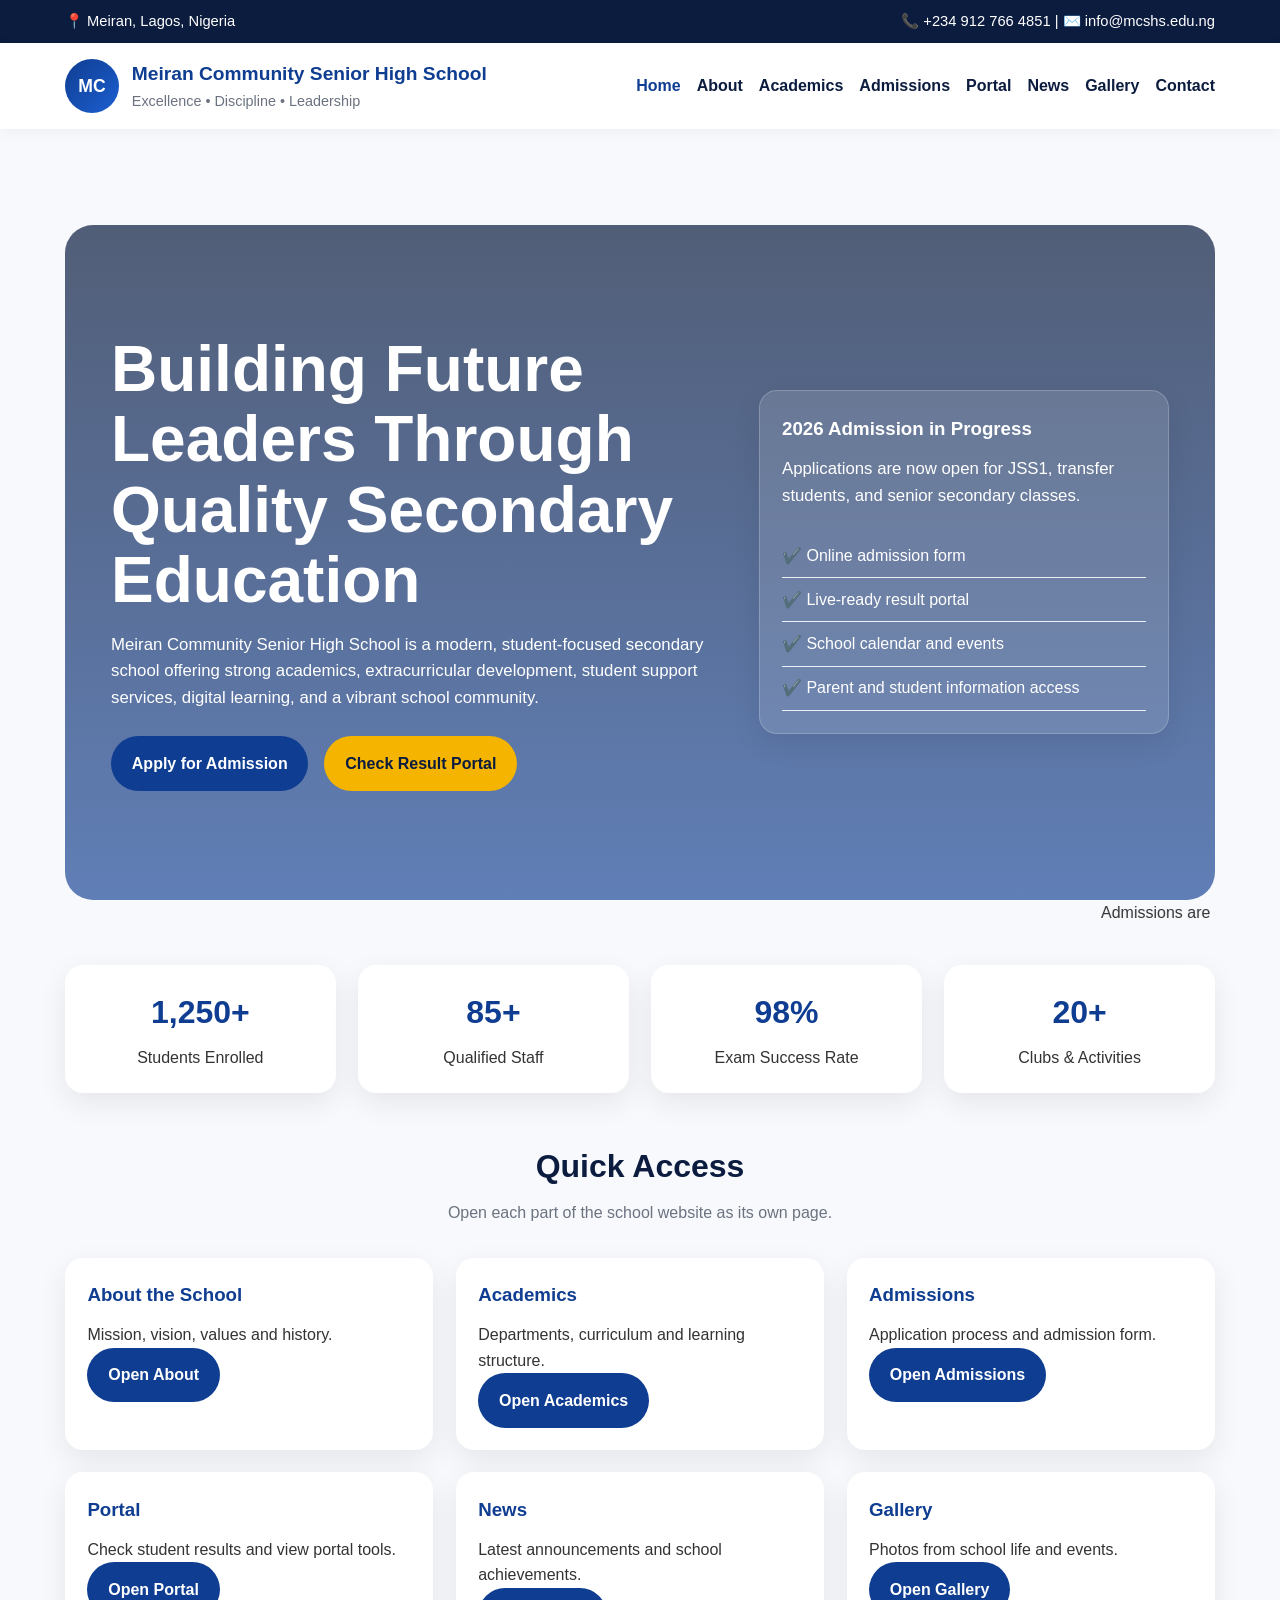
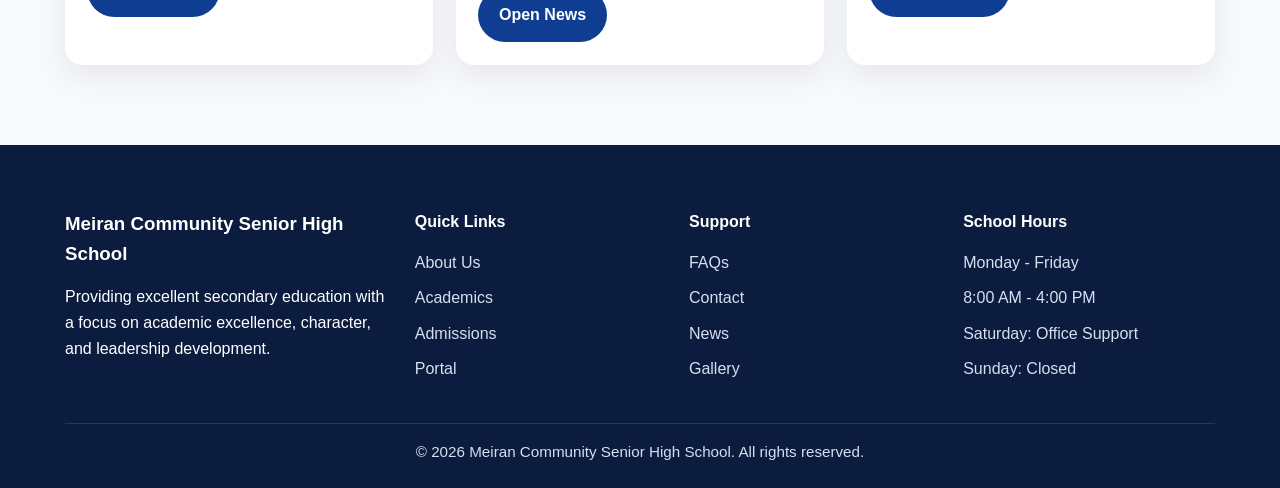
==== commit 98939bcb: "Update index.html" ====
--- a/index.html
+++ b/index.html
@@ -1,5 +1,5 @@
 <!DOCTYPE html><html lang="en"><head><meta charset="UTF-8"><meta name="viewport" content="width=device-width, initial-scale=1.0"><title>MCSHS | Home</title><link rel="icon" type="image/svg+xml" href="favicon.svg"><link rel="stylesheet" href="styles.css"></head><body><div class="topbar"><div class="container topbar-content"><span>📍 Meiran, Lagos, Nigeria</span><span>📞 +234 912 766 4851 | ✉️ info@mcshs.edu.ng</span></div></div><header><div class="container navbar"><a class="brand" href="index.html"><div class="logo">MC</div><div class="brand-text"><h1>Meiran Community Senior High School</h1><p>Excellence • Discipline • Leadership</p></div></a><button class="menu-toggle" id="menuToggle">☰</button><nav><ul class="nav-links" id="navLinks"><li><a href="index.html" class="active">Home</a></li><li><a href="about.html">About</a></li><li><a href="academics.html">Academics</a></li><li><a href="admissions.html">Admissions</a></li><li><a href="portal.html">Portal</a></li><li><a href="news.html">News</a></li><li><a href="gallery.html">Gallery</a></li><li><a href="contact.html">Contact</a></li></ul></nav></div></header><main><div class="container"><section class="hero"><div class="container hero-grid"><div><h2>Building Future Leaders Through Quality Secondary Education</h2><p>Meiran Community Senior High School is a modern, student-focused secondary school offering strong academics, extracurricular development, student support services, digital learning, and a vibrant school community.</p><div class="hero-actions"><a class="btn btn-primary" href="admissions.html">Apply for Admission</a><a class="btn btn-secondary" href="portal.html">Check Result Portal</a></div></div><div class="hero-card"><h3>2026 Admission in Progress</h3><p>Applications are now open for JSS1, transfer students, and senior secondary classes.</p><ul class="list"><li>✔️ Online admission form</li><li>✔️ Live-ready result portal</li><li>✔️ School calendar and events</li><li>✔️ Parent and student information access</li></ul></div></div></section><div class="marquee">
-  <div class="marquee-text">
-    Admissions are open • Mid-term tests begin on April 14 • PTA meeting holds on April 22 • Cultural Day registration is now active
-  </div>
+  <marquee behavior="scroll" direction="left">
+  Admissions are open • Mid-term tests begin on April 14 • PTA meeting holds on April 22 • Cultural Day registration is now active
+</marquee>
 </div><div class="stats-grid"><div class="card stat-card"><h3>1,250+</h3><p>Students Enrolled</p></div><div class="card stat-card"><h3>85+</h3><p>Qualified Staff</p></div><div class="card stat-card"><h3>98%</h3><p>Exam Success Rate</p></div><div class="card stat-card"><h3>20+</h3><p>Clubs & Activities</p></div></div><div class="section-title" style="margin-top:3rem;"><h2>Quick Access</h2><p>Open each part of the school website as its own page.</p></div><div class="quick-grid"><div class="card quick-card"><h3>About the School</h3><p>Mission, vision, values and history.</p><a class="btn btn-primary" href="about.html">Open About</a></div><div class="card quick-card"><h3>Academics</h3><p>Departments, curriculum and learning structure.</p><a class="btn btn-primary" href="academics.html">Open Academics</a></div><div class="card quick-card"><h3>Admissions</h3><p>Application process and admission form.</p><a class="btn btn-primary" href="admissions.html">Open Admissions</a></div><div class="card quick-card"><h3>Portal</h3><p>Check student results and view portal tools.</p><a class="btn btn-primary" href="portal.html">Open Portal</a></div><div class="card quick-card"><h3>News</h3><p>Latest announcements and school achievements.</p><a class="btn btn-primary" href="news.html">Open News</a></div><div class="card quick-card"><h3>Gallery</h3><p>Photos from school life and events.</p><a class="btn btn-primary" href="gallery.html">Open Gallery</a></div></div></div></main><footer><div class="container"><div class="footer-grid"><div><h3>Meiran Community Senior High School</h3><p>Providing excellent secondary education with a focus on academic excellence, character, and leadership development.</p></div><div><h4>Quick Links</h4><ul><li><a href="about.html">About Us</a></li><li><a href="academics.html">Academics</a></li><li><a href="admissions.html">Admissions</a></li><li><a href="portal.html">Portal</a></li></ul></div><div><h4>Support</h4><ul><li><a href="contact.html">FAQs</a></li><li><a href="contact.html">Contact</a></li><li><a href="news.html">News</a></li><li><a href="gallery.html">Gallery</a></li></ul></div><div><h4>School Hours</h4><ul><li>Monday - Friday</li><li>8:00 AM - 4:00 PM</li><li>Saturday: Office Support</li><li>Sunday: Closed</li></ul></div></div><div class="copyright">© 2026 Meiran Community Senior High School. All rights reserved.</div></div></footer><script src="script.js"></script></body></html>
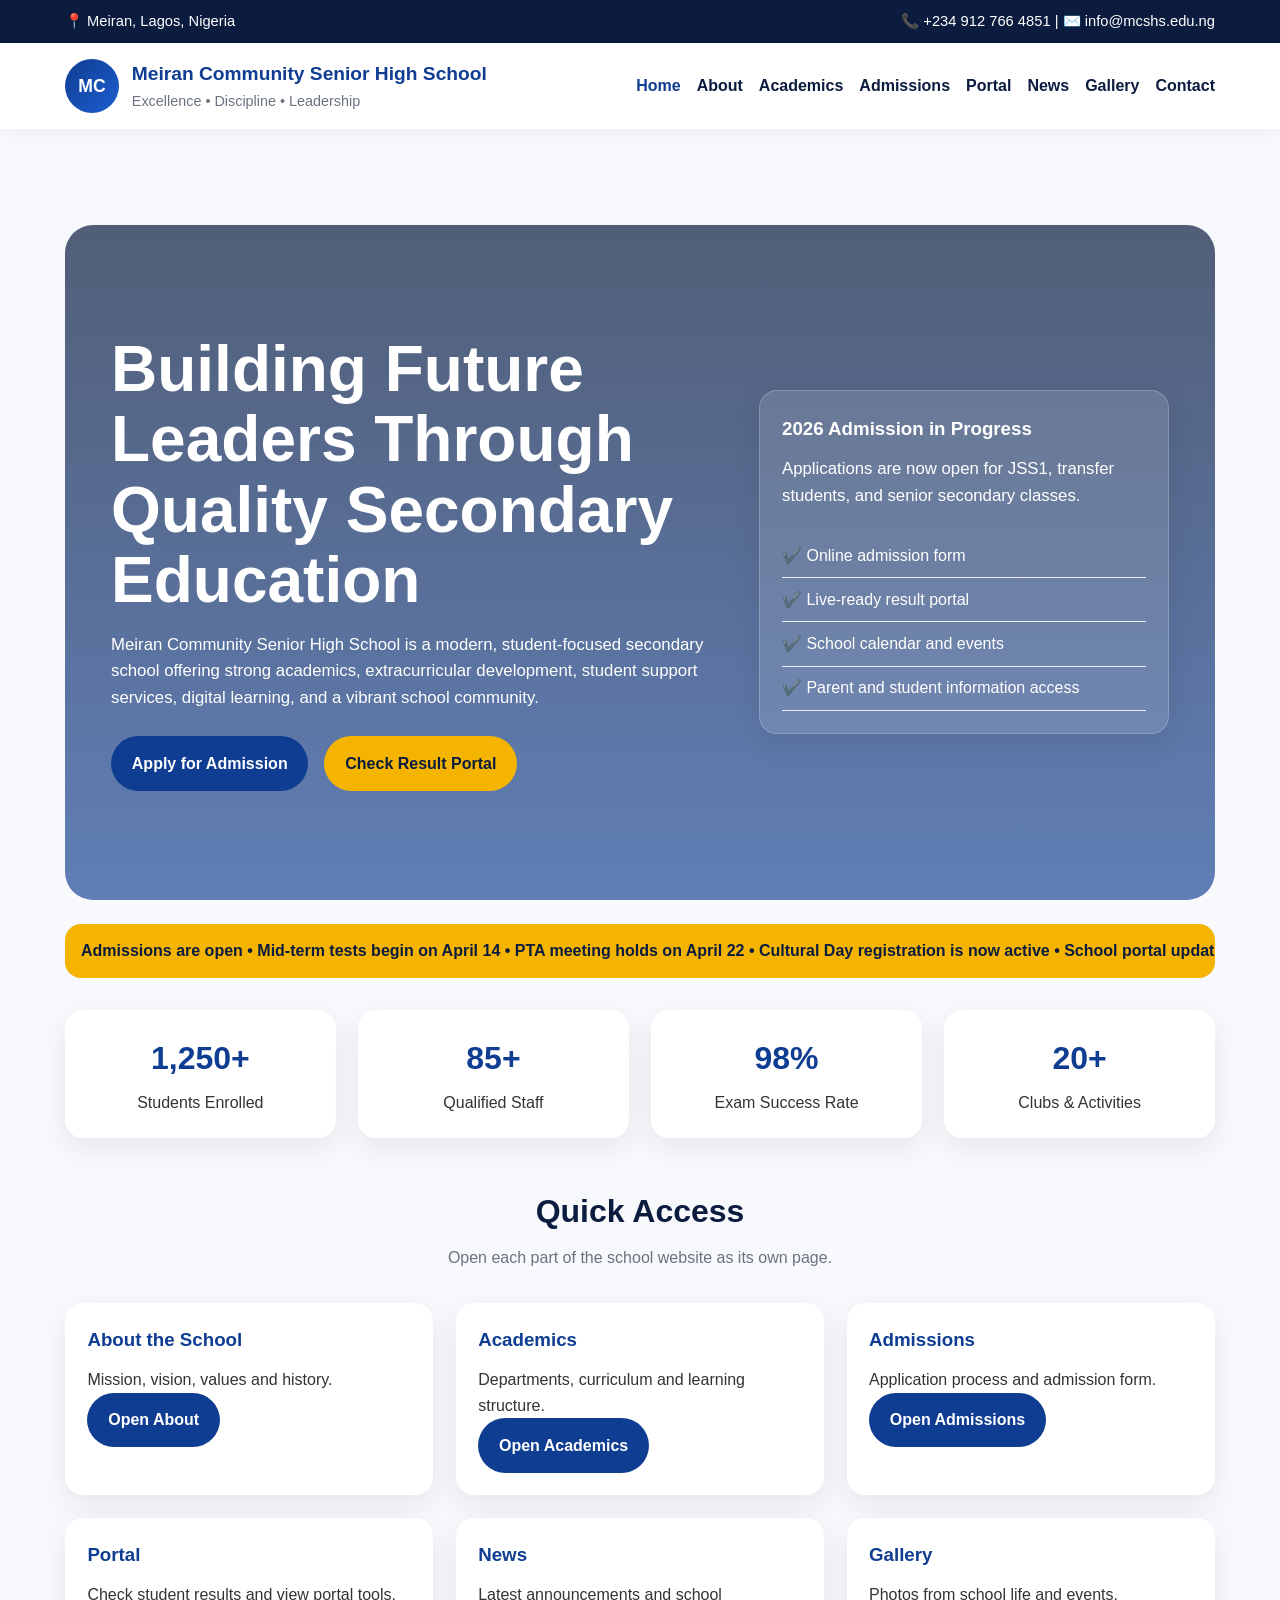
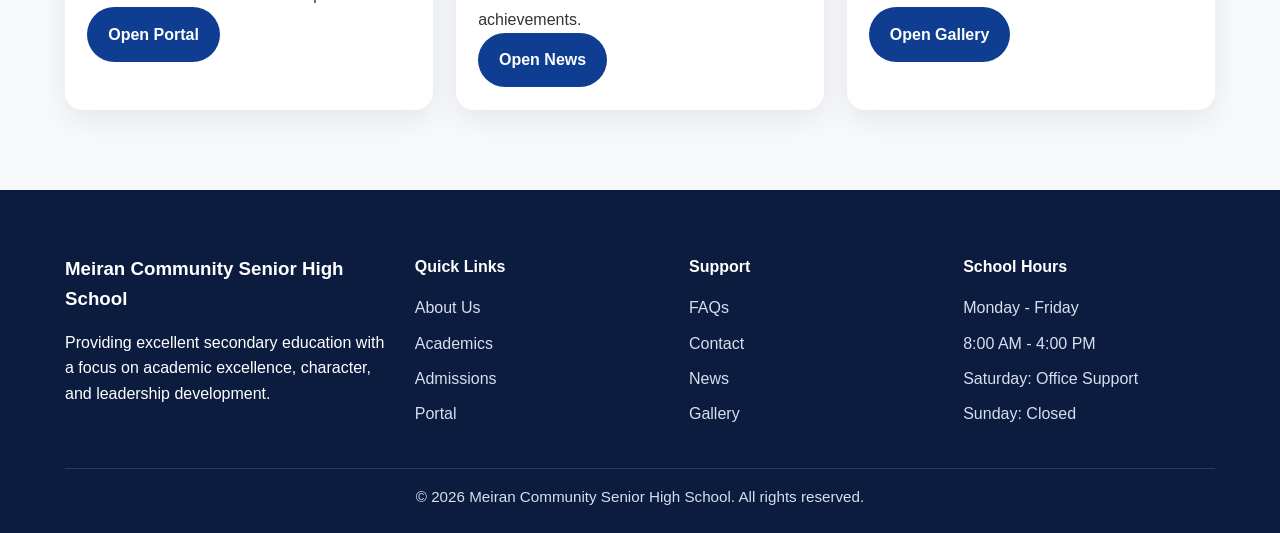
==== commit f4bb9cc7: "Update index.html" ====
--- a/index.html
+++ b/index.html
@@ -1,5 +1,3 @@
 <!DOCTYPE html><html lang="en"><head><meta charset="UTF-8"><meta name="viewport" content="width=device-width, initial-scale=1.0"><title>MCSHS | Home</title><link rel="icon" type="image/svg+xml" href="favicon.svg"><link rel="stylesheet" href="styles.css"></head><body><div class="topbar"><div class="container topbar-content"><span>📍 Meiran, Lagos, Nigeria</span><span>📞 +234 912 766 4851 | ✉️ info@mcshs.edu.ng</span></div></div><header><div class="container navbar"><a class="brand" href="index.html"><div class="logo">MC</div><div class="brand-text"><h1>Meiran Community Senior High School</h1><p>Excellence • Discipline • Leadership</p></div></a><button class="menu-toggle" id="menuToggle">☰</button><nav><ul class="nav-links" id="navLinks"><li><a href="index.html" class="active">Home</a></li><li><a href="about.html">About</a></li><li><a href="academics.html">Academics</a></li><li><a href="admissions.html">Admissions</a></li><li><a href="portal.html">Portal</a></li><li><a href="news.html">News</a></li><li><a href="gallery.html">Gallery</a></li><li><a href="contact.html">Contact</a></li></ul></nav></div></header><main><div class="container"><section class="hero"><div class="container hero-grid"><div><h2>Building Future Leaders Through Quality Secondary Education</h2><p>Meiran Community Senior High School is a modern, student-focused secondary school offering strong academics, extracurricular development, student support services, digital learning, and a vibrant school community.</p><div class="hero-actions"><a class="btn btn-primary" href="admissions.html">Apply for Admission</a><a class="btn btn-secondary" href="portal.html">Check Result Portal</a></div></div><div class="hero-card"><h3>2026 Admission in Progress</h3><p>Applications are now open for JSS1, transfer students, and senior secondary classes.</p><ul class="list"><li>✔️ Online admission form</li><li>✔️ Live-ready result portal</li><li>✔️ School calendar and events</li><li>✔️ Parent and student information access</li></ul></div></div></section><div class="marquee">
-  <marquee behavior="scroll" direction="left">
-  Admissions are open • Mid-term tests begin on April 14 • PTA meeting holds on April 22 • Cultural Day registration is now active
-</marquee>
+  <div class="announcement-bar">Admissions are open • Mid-term tests begin on April 14 • PTA meeting holds on April 22 • Cultural Day registration is now active • School portal updated for second term results</div>
 </div><div class="stats-grid"><div class="card stat-card"><h3>1,250+</h3><p>Students Enrolled</p></div><div class="card stat-card"><h3>85+</h3><p>Qualified Staff</p></div><div class="card stat-card"><h3>98%</h3><p>Exam Success Rate</p></div><div class="card stat-card"><h3>20+</h3><p>Clubs & Activities</p></div></div><div class="section-title" style="margin-top:3rem;"><h2>Quick Access</h2><p>Open each part of the school website as its own page.</p></div><div class="quick-grid"><div class="card quick-card"><h3>About the School</h3><p>Mission, vision, values and history.</p><a class="btn btn-primary" href="about.html">Open About</a></div><div class="card quick-card"><h3>Academics</h3><p>Departments, curriculum and learning structure.</p><a class="btn btn-primary" href="academics.html">Open Academics</a></div><div class="card quick-card"><h3>Admissions</h3><p>Application process and admission form.</p><a class="btn btn-primary" href="admissions.html">Open Admissions</a></div><div class="card quick-card"><h3>Portal</h3><p>Check student results and view portal tools.</p><a class="btn btn-primary" href="portal.html">Open Portal</a></div><div class="card quick-card"><h3>News</h3><p>Latest announcements and school achievements.</p><a class="btn btn-primary" href="news.html">Open News</a></div><div class="card quick-card"><h3>Gallery</h3><p>Photos from school life and events.</p><a class="btn btn-primary" href="gallery.html">Open Gallery</a></div></div></div></main><footer><div class="container"><div class="footer-grid"><div><h3>Meiran Community Senior High School</h3><p>Providing excellent secondary education with a focus on academic excellence, character, and leadership development.</p></div><div><h4>Quick Links</h4><ul><li><a href="about.html">About Us</a></li><li><a href="academics.html">Academics</a></li><li><a href="admissions.html">Admissions</a></li><li><a href="portal.html">Portal</a></li></ul></div><div><h4>Support</h4><ul><li><a href="contact.html">FAQs</a></li><li><a href="contact.html">Contact</a></li><li><a href="news.html">News</a></li><li><a href="gallery.html">Gallery</a></li></ul></div><div><h4>School Hours</h4><ul><li>Monday - Friday</li><li>8:00 AM - 4:00 PM</li><li>Saturday: Office Support</li><li>Sunday: Closed</li></ul></div></div><div class="copyright">© 2026 Meiran Community Senior High School. All rights reserved.</div></div></footer><script src="script.js"></script></body></html>
